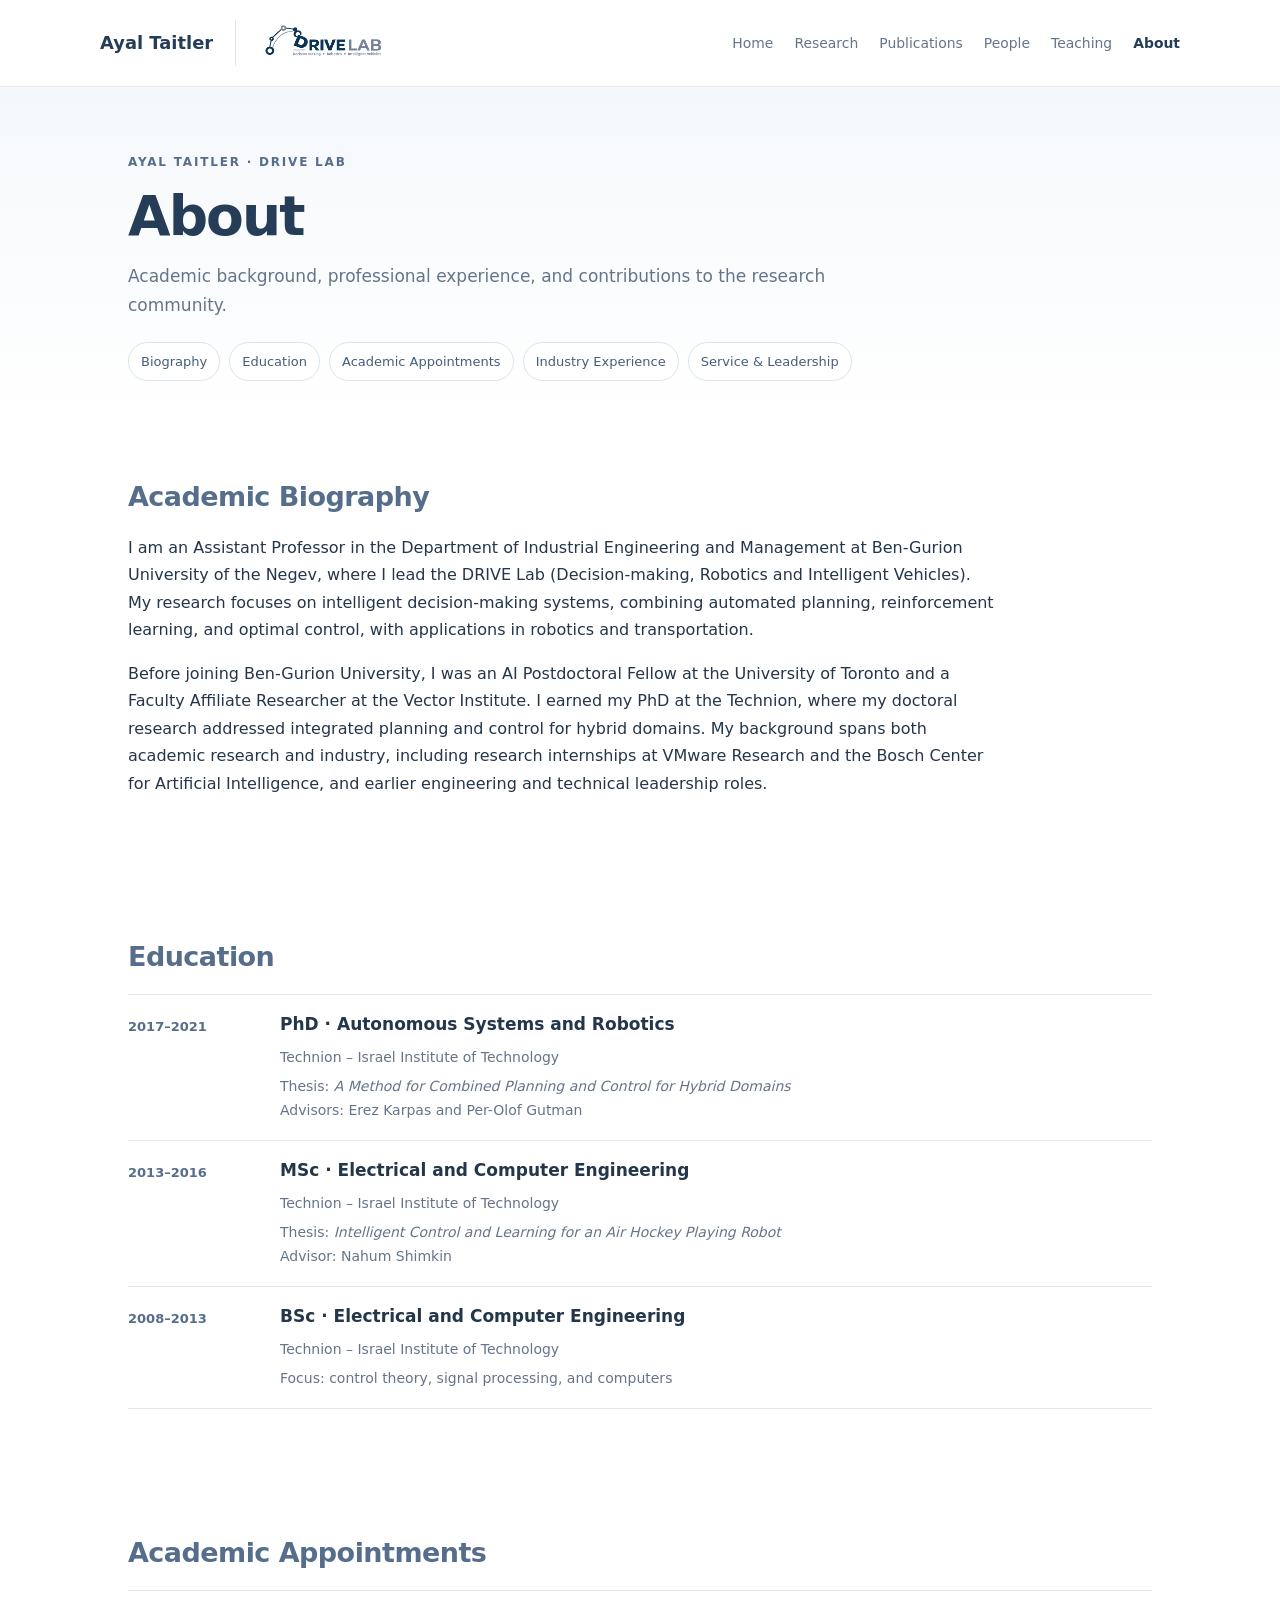
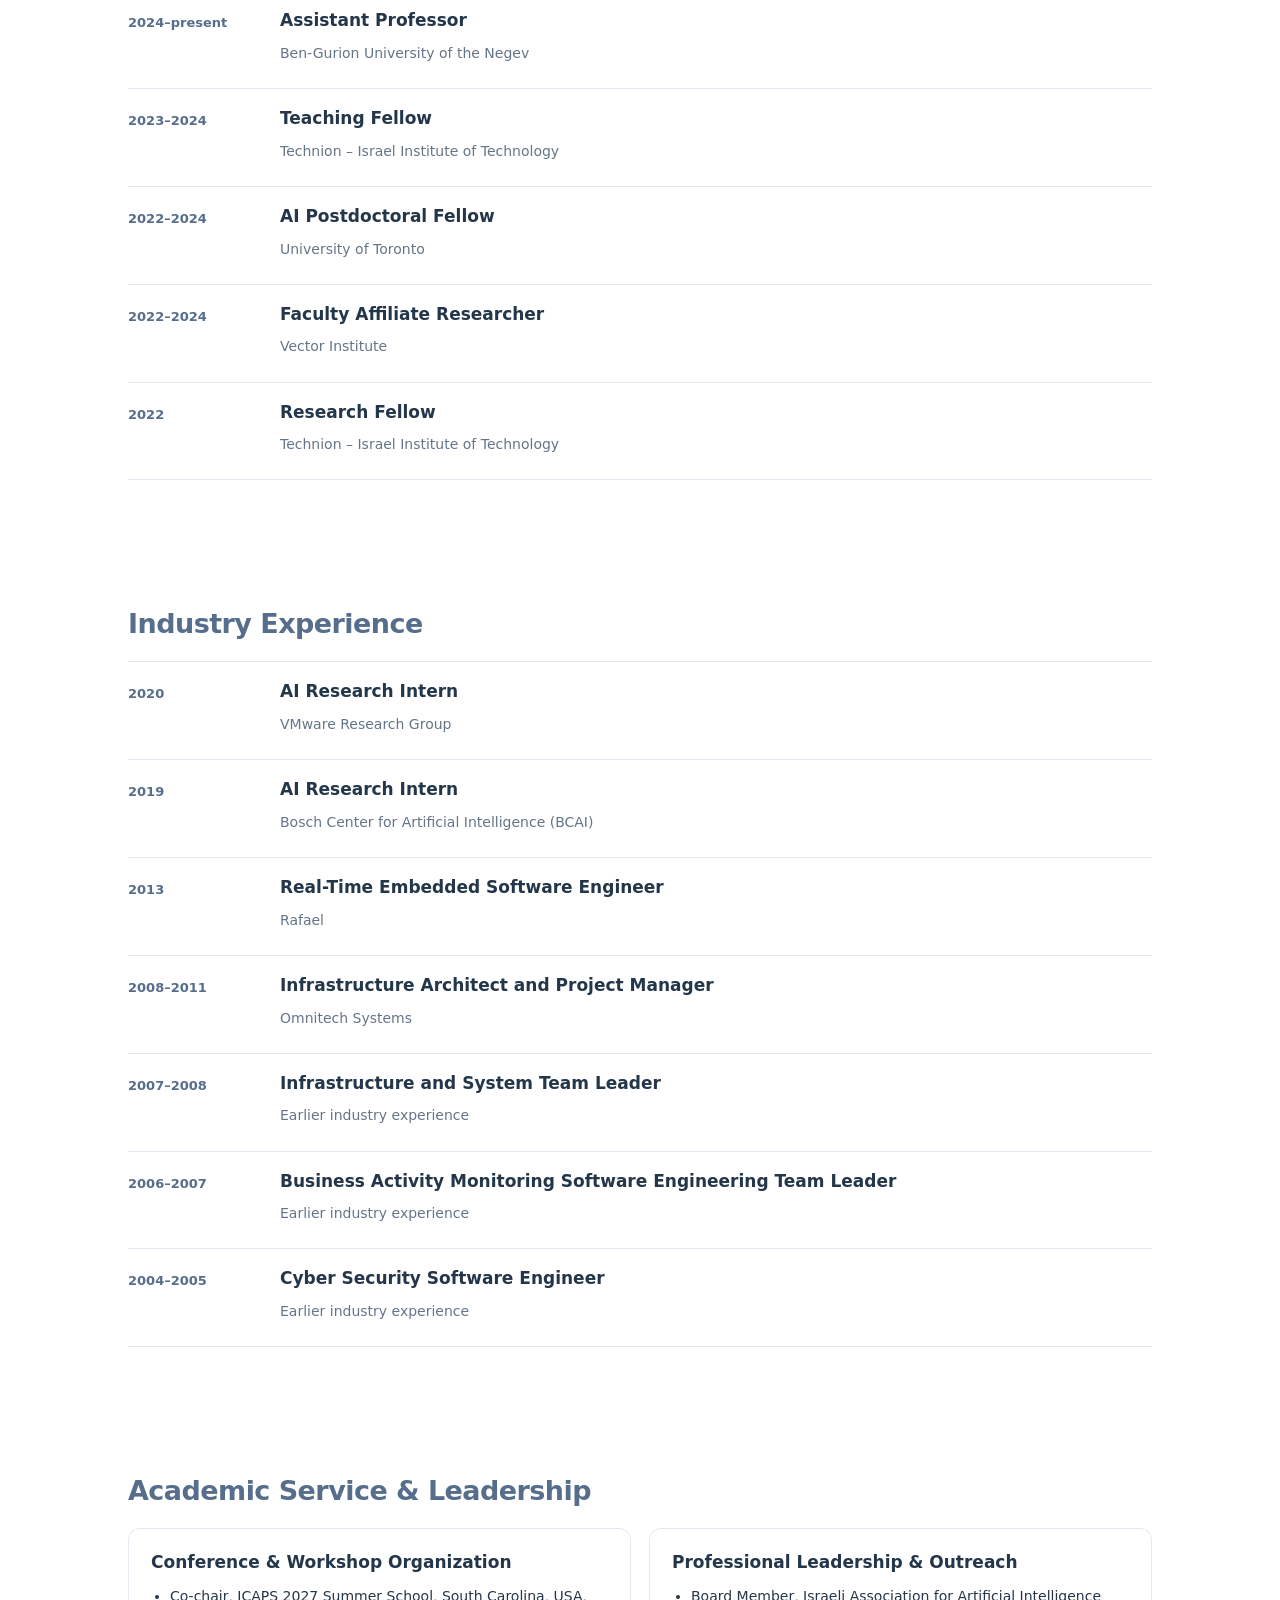
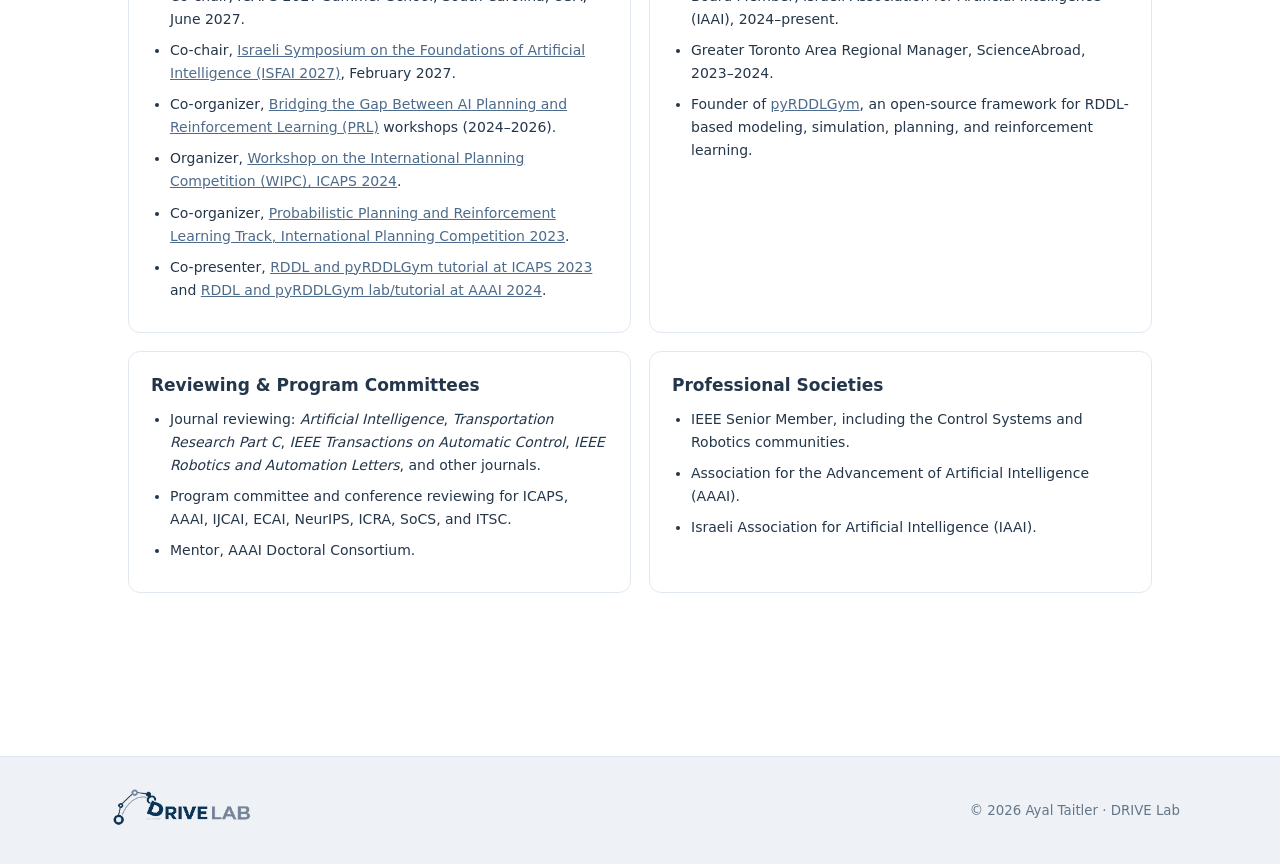
==== about/index.html @ 50cc74f2 "Add files via upload" ====
<!doctype html><html lang="en"><head><meta charset="utf-8"><meta name="viewport" content="width=device-width, initial-scale=1"><title>About | Ayal Taitler</title><link rel="icon" href="../assets/drive-icon.svg" type="image/svg+xml"><link rel="stylesheet" href="../styles.css"><style>
.about-page{--blue:#566e8c;--ink:#24364a;--muted:#657589;--line:#e1e8ef;color:var(--ink)}
.about-page .about-container{max-width:1080px;margin:0 auto;padding:0 28px}
.about-page .about-hero{background:linear-gradient(180deg,#f5f8fb,#fff);padding:65px 0 42px}
.about-page .eyebrow{font-size:12px;letter-spacing:.15em;text-transform:uppercase;color:var(--blue);font-weight:700;margin:0 0 12px}
.about-page h1{font-size:clamp(36px,5vw,55px);letter-spacing:-.035em;line-height:1.15;margin:0 0 14px}
.about-page .intro{max-width:800px;color:var(--muted);font-size:17px;line-height:1.7;margin:0}
.about-page .about-body{padding-top:8px;padding-bottom:85px}
.about-page .section{padding-top:49px;scroll-margin-top:100px}
.about-page h2{font-size:27px;color:var(--blue);margin:0 0 20px;letter-spacing:-.02em}
.about-page h3{font-size:17px;margin:0 0 8px;line-height:1.4}
.about-page p{line-height:1.72}
.about-page .bio{max-width:870px;font-size:16px}
.about-page .bio p{margin:0 0 16px}
.about-page .jump-links{display:flex;flex-wrap:wrap;gap:9px;margin-top:22px}
.about-page .jump-links a{font-size:13px;text-decoration:none;border:1px solid #dbe4ed;color:#455e7b;padding:8px 12px;border-radius:20px;background:#fff}
.about-page .jump-links a:hover{background:#eef3f8}
.about-page .timeline{border-top:1px solid var(--line)}
.about-page .entry{display:grid;grid-template-columns:128px minmax(0,1fr);gap:24px;padding:18px 0;border-bottom:1px solid var(--line)}
.about-page .when{font-size:13px;font-weight:700;color:var(--blue);padding-top:3px}
.about-page .entry .org{font-size:14px;color:var(--muted);margin:0 0 5px}
.about-page .entry .detail{font-size:14px;color:var(--muted);margin:4px 0 0}
.about-page .service-grid{display:grid;grid-template-columns:repeat(2,minmax(0,1fr));gap:18px}
.about-page .service-card{border:1px solid var(--line);border-radius:12px;padding:22px;min-width:0}
.about-page .service-card ul{padding-left:19px;margin:10px 0 0}
.about-page .service-card li{line-height:1.65;font-size:14px;margin-bottom:8px}
.about-page a{color:#4d6b8b}
.about-page .small-note{color:var(--muted);font-size:14px}
@media(max-width:740px){.about-page .service-grid{grid-template-columns:1fr}.about-page .entry{grid-template-columns:100px minmax(0,1fr);gap:12px}}
@media(max-width:560px){.about-page .about-container{padding:0 20px}.about-page .about-hero{padding:44px 0 32px}.about-page .section{padding-top:36px}.about-page .entry{grid-template-columns:1fr;gap:4px}}
</style></head><body><header class="site-header"><div class="container header-inner"><a class="wordmark" href="../">Ayal Taitler</a><a class="header-logo" href="../"><img alt="DRIVE Lab" src="../assets/drive-logo.svg"/></a><button aria-controls="navigation" aria-expanded="false" aria-label="Toggle navigation" class="menu-toggle">☰</button><nav aria-label="Main navigation" id="navigation"><a href="../">Home</a><a href="../research/">Research</a><a href="../publications/">Publications</a><a href="../people/">People</a><a href="../teaching/">Teaching</a><a class="active" aria-current="page" href="../about/">About</a></nav></div></header><main class="about-page">
<section class="about-hero"><div class="about-container"><p class="eyebrow">Ayal Taitler · DRIVE Lab</p><h1>About</h1><p class="intro">Academic background, professional experience, and contributions to the research community.</p><nav class="jump-links" aria-label="On this page"><a href="#biography">Biography</a><a href="#education">Education</a><a href="#appointments">Academic Appointments</a><a href="#industry">Industry Experience</a><a href="#service">Service &amp; Leadership</a></nav></div></section>
<div class="about-container about-body">
<section class="section" id="biography"><h2>Academic Biography</h2><div class="bio"><p>I am an Assistant Professor in the Department of Industrial Engineering and Management at Ben-Gurion University of the Negev, where I lead the DRIVE Lab (Decision-making, Robotics and Intelligent Vehicles). My research focuses on intelligent decision-making systems, combining automated planning, reinforcement learning, and optimal control, with applications in robotics and transportation.</p><p>Before joining Ben-Gurion University, I was an AI Postdoctoral Fellow at the University of Toronto and a Faculty Affiliate Researcher at the Vector Institute. I earned my PhD at the Technion, where my doctoral research addressed integrated planning and control for hybrid domains. My background spans both academic research and industry, including research internships at VMware Research and the Bosch Center for Artificial Intelligence, and earlier engineering and technical leadership roles.</p></div></section>
<section class="section" id="education"><h2>Education</h2><div class="timeline">
<article class="entry"><div class="when">2017–2021</div><div><h3>PhD · Autonomous Systems and Robotics</h3><p class="org">Technion – Israel Institute of Technology</p><p class="detail">Thesis: <em>A Method for Combined Planning and Control for Hybrid Domains</em><br>Advisors: Erez Karpas and Per-Olof Gutman</p></div></article>
<article class="entry"><div class="when">2013–2016</div><div><h3>MSc · Electrical and Computer Engineering</h3><p class="org">Technion – Israel Institute of Technology</p><p class="detail">Thesis: <em>Intelligent Control and Learning for an Air Hockey Playing Robot</em><br>Advisor: Nahum Shimkin</p></div></article>
<article class="entry"><div class="when">2008–2013</div><div><h3>BSc · Electrical and Computer Engineering</h3><p class="org">Technion – Israel Institute of Technology</p><p class="detail">Focus: control theory, signal processing, and computers</p></div></article>
</div></section>
<section class="section" id="appointments"><h2>Academic Appointments</h2><div class="timeline">
<article class="entry"><div class="when">2024–present</div><div><h3>Assistant Professor</h3><p class="org">Ben-Gurion University of the Negev</p></div></article>
<article class="entry"><div class="when">2023–2024</div><div><h3>Teaching Fellow</h3><p class="org">Technion – Israel Institute of Technology</p></div></article>
<article class="entry"><div class="when">2022–2024</div><div><h3>AI Postdoctoral Fellow</h3><p class="org">University of Toronto</p></div></article>
<article class="entry"><div class="when">2022–2024</div><div><h3>Faculty Affiliate Researcher</h3><p class="org">Vector Institute</p></div></article>
<article class="entry"><div class="when">2022</div><div><h3>Research Fellow</h3><p class="org">Technion – Israel Institute of Technology</p></div></article>
</div></section>
<section class="section" id="industry"><h2>Industry Experience</h2><div class="timeline">
<article class="entry"><div class="when">2020</div><div><h3>AI Research Intern</h3><p class="org">VMware Research Group</p></div></article>
<article class="entry"><div class="when">2019</div><div><h3>AI Research Intern</h3><p class="org">Bosch Center for Artificial Intelligence (BCAI)</p></div></article>
<article class="entry"><div class="when">2013</div><div><h3>Real-Time Embedded Software Engineer</h3><p class="org">Rafael</p></div></article>
<article class="entry"><div class="when">2008–2011</div><div><h3>Infrastructure Architect and Project Manager</h3><p class="org">Omnitech Systems</p></div></article>
<article class="entry"><div class="when">2007–2008</div><div><h3>Infrastructure and System Team Leader</h3><p class="org">Earlier industry experience</p></div></article>
<article class="entry"><div class="when">2006–2007</div><div><h3>Business Activity Monitoring Software Engineering Team Leader</h3><p class="org">Earlier industry experience</p></div></article>
<article class="entry"><div class="when">2004–2005</div><div><h3>Cyber Security Software Engineer</h3><p class="org">Earlier industry experience</p></div></article>
</div></section>
<section class="section" id="service"><h2>Academic Service &amp; Leadership</h2><div class="service-grid">
<article class="service-card"><h3>Conference &amp; Workshop Organization</h3><ul><li>Co-chair, ICAPS 2027 Summer School, South Carolina, USA, June 2027.</li><li>Co-chair, <a href="https://iaai.org.il/events/ISFAI2027/">Israeli Symposium on the Foundations of Artificial Intelligence (ISFAI 2027)</a>, February 2027.</li><li>Co-organizer, <a href="https://prl-theworkshop.github.io/">Bridging the Gap Between AI Planning and Reinforcement Learning (PRL)</a> workshops (2024–2026).</li><li>Organizer, <a href="https://icaps24.icaps-conference.org/program/workshops/wipc/">Workshop on the International Planning Competition (WIPC), ICAPS 2024</a>.</li><li>Co-organizer, <a href="https://ataitler.github.io/IPPC2023/">Probabilistic Planning and Reinforcement Learning Track, International Planning Competition 2023</a>.</li><li>Co-presenter, <a href="https://icaps23.icaps-conference.org/program/tutorials/mdp_modeling/">RDDL and pyRDDLGym tutorial at ICAPS 2023</a> and <a href="https://pyrddlgym-project.github.io/AAAI24-lab">RDDL and pyRDDLGym lab/tutorial at AAAI 2024</a>.</li></ul></article>
<article class="service-card"><h3>Professional Leadership &amp; Outreach</h3><ul><li>Board Member, Israeli Association for Artificial Intelligence (IAAI), 2024–present.</li><li>Greater Toronto Area Regional Manager, ScienceAbroad, 2023–2024.</li><li>Founder of <a href="https://github.com/pyrddlgym-project/pyRDDLGym">pyRDDLGym</a>, an open-source framework for RDDL-based modeling, simulation, planning, and reinforcement learning.</li></ul></article>
<article class="service-card"><h3>Reviewing &amp; Program Committees</h3><ul><li>Journal reviewing: <em>Artificial Intelligence</em>, <em>Transportation Research Part C</em>, <em>IEEE Transactions on Automatic Control</em>, <em>IEEE Robotics and Automation Letters</em>, and other journals.</li><li>Program committee and conference reviewing for ICAPS, AAAI, IJCAI, ECAI, NeurIPS, ICRA, SoCS, and ITSC.</li><li>Mentor, AAAI Doctoral Consortium.</li></ul></article>
<article class="service-card"><h3>Professional Societies</h3><ul><li>IEEE Senior Member, including the Control Systems and Robotics communities.</li><li>Association for the Advancement of Artificial Intelligence (AAAI).</li><li>Israeli Association for Artificial Intelligence (IAAI).</li></ul></article>
</div></section>
</div></main><footer class="footer"><div class="container footer-inner"><img alt="DRIVE Lab" class="footer-logo" src="../assets/drive-footer.svg"/><small>© <span id="year"></span> Ayal Taitler · DRIVE Lab</small></div></footer><script src="../script.js"></script></body></html>
---- styles.css ----
:root{--blue:#566e8c;--navy:#263d58;--ink:#29384a;--muted:#65758a;--line:#e1e7ee;--bg:#f7f9fc}*{box-sizing:border-box}html{scroll-behavior:smooth}body{margin:0;font-family:Inter,system-ui,-apple-system,'Segoe UI',Arial,sans-serif;color:var(--ink);background:white;line-height:1.65}a{color:var(--blue)}.container{width:min(1080px,calc(100% - 48px));margin:auto}.site-header{border-bottom:1px solid var(--line);background:white}.header-inner{display:flex;align-items:center;gap:22px;min-height:86px}.wordmark{text-decoration:none;color:var(--navy);font-weight:750;font-size:1.12rem;white-space:nowrap}.header-logo{display:flex;align-items:center;border-left:1px solid var(--line);padding-left:18px}.header-logo img{width:140px;max-height:58px;object-fit:contain}nav{display:flex;gap:21px;margin-left:auto;align-items:center}nav a{text-decoration:none;font-size:.87rem;color:var(--muted);white-space:nowrap}nav a:hover,nav a.active{color:var(--navy)}nav a.active{font-weight:700}.menu-toggle{display:none;margin-left:auto;background:white;border:1px solid var(--line);border-radius:7px;padding:6px 12px;font-size:1.2rem;color:var(--navy)}.hero{padding:100px 0 110px}.hero-grid{display:grid;grid-template-columns:1.4fr .8fr;gap:70px;align-items:center}.eyebrow{font-size:.75rem;letter-spacing:.15em;text-transform:uppercase;font-weight:750;color:var(--blue);margin:0 0 20px}h1{font-size:clamp(2.9rem,5.5vw,4.5rem);letter-spacing:-.045em;line-height:1.1;color:var(--navy);margin:0 0 22px}h2{font-size:clamp(1.75rem,3vw,2.3rem);line-height:1.25;letter-spacing:-.03em;color:var(--navy);margin:0 0 16px}.role{font-size:1.25rem;font-weight:650;margin:0;color:var(--navy)}.affiliation{color:var(--muted);margin:3px 0 25px}.intro{max-width:660px;font-size:1.07rem;line-height:1.85;margin-bottom:30px}.hero-actions{display:flex;flex-wrap:wrap;gap:12px}.button{padding:11px 19px;border-radius:6px;text-decoration:none;font-weight:650;font-size:.91rem}.button.primary{background:var(--blue);color:white}.button.secondary{border:1px solid #bac7d6;color:var(--navy)}.portrait-placeholder{aspect-ratio:4/4.7;border-radius:14px;background:linear-gradient(145deg,#e9eff5,#f8fafc);border:1px solid var(--line);display:flex;flex-direction:column;justify-content:center;align-items:center;gap:12px;color:var(--muted);text-align:center;padding:20px}.portrait-placeholder svg{width:60px;stroke:#8a9cb0}.portrait-placeholder span{font-size:.8rem}.portrait-photo{width:100%;border-radius:14px;object-fit:cover}.section{padding:78px 0}.news-section{background:var(--bg);border-top:1px solid var(--line);border-bottom:1px solid var(--line)}.section-heading{margin-bottom:30px}.news-item{display:grid;grid-template-columns:115px 1fr;gap:28px;padding:21px 0;border-top:1px solid #dfe6ee}.news-item time{font-size:.86rem;color:var(--blue);font-weight:650}.news-item h3{font-size:1.06rem;margin:0 0 5px;color:var(--navy)}.news-item p{margin:0;color:var(--muted)}.contact-grid{display:grid;grid-template-columns:1fr 1.5fr;gap:65px}.contact-links{display:flex;flex-wrap:wrap;gap:12px 25px}.contact-links a{text-decoration:none}.footer{background:#eef2f6;border-top:1px solid var(--line);padding:26px 0}.footer-inner{display:flex;align-items:center;justify-content:space-between;gap:25px}.footer-logo{width:165px;max-height:80px;object-fit:contain}.footer small{color:var(--muted)}.placeholder-note{font-size:.83rem;color:var(--muted)}.inner-page{padding:85px 0;min-height:55vh}.inner-page p{max-width:650px}@media(max-width:900px){.header-inner{flex-wrap:wrap;padding:14px 0}.menu-toggle{display:block}nav{display:none;flex-basis:100%;flex-direction:column;align-items:flex-start;gap:12px;padding:14px 0}nav.open{display:flex}.hero-grid{gap:35px}.header-logo img{width:105px}}@media(max-width:650px){.container{width:min(100% - 34px,1080px)}.hero{padding:55px 0}.hero-grid{grid-template-columns:1fr}.portrait-placeholder{max-width:300px;aspect-ratio:4/3}.contact-grid{grid-template-columns:1fr;gap:12px}.news-item{grid-template-columns:1fr;gap:5px}.section{padding:55px 0}.footer-inner{align-items:flex-start}.footer-logo{width:105px}}

/* Version 3: institutional emblem and portrait */
.affiliation{display:flex;align-items:center;gap:11px;line-height:1.4;margin-top:9px}.bgu-emblem{height:34px;width:34px;object-fit:contain;flex:none}.portrait-photo{display:block;width:100%;height:auto;aspect-ratio:316/425;object-fit:cover;object-position:center center;border-radius:14px;border:1px solid var(--line)}
@media(max-width:650px){.portrait-photo{max-width:320px}}

/* Version 4: compact contact bar above news and lab leadership */
.lab-lead{margin:-8px 0 22px;color:var(--navy);font-size:.95rem;font-weight:650;line-height:1.5}
.lab-lead a{color:var(--blue);text-decoration:none;border-bottom:1px solid #b8c5d3}
.lab-lead span{font-weight:400;color:var(--muted)}
.contact-strip{border-top:1px solid var(--line);padding:25px 0;background:white}
.contact-strip-inner{display:flex;align-items:center;gap:36px}
.contact-strip h2{font-size:1.18rem;letter-spacing:0;margin:0;white-space:nowrap}
.contact-strip .contact-links{gap:9px 23px;align-items:center}
.contact-strip .contact-links a{font-size:.9rem;font-weight:550;white-space:nowrap}
.contact-strip .contact-links a:hover{text-decoration:underline}
@media(max-width:650px){.contact-strip-inner{align-items:flex-start;flex-direction:column;gap:12px}.contact-strip{padding:22px 0}.lab-lead{margin-top:-8px}}

/* Research page */
.research-hero{background:linear-gradient(135deg,#f5f8fb,#fff);padding:74px 0 48px;border-bottom:1px solid #e3eaf0}
.research-hero h1{font-size:clamp(2.4rem,5vw,3.6rem);letter-spacing:-.035em;margin:12px 0 18px;color:#253d59}
.research-lede{font-size:1.12rem;line-height:1.85;color:#52647a;max-width:840px;margin:0}
.research-jump{display:flex;gap:10px;flex-wrap:wrap;margin-top:28px}
.research-jump a{display:inline-block;text-decoration:none;color:#435d7a;background:#eaf0f6;border:1px solid #dce5ed;padding:9px 15px;border-radius:99px;font-size:.9rem;font-weight:600}
.research-jump a:hover{background:#dbe6f0}
.research-content{padding-top:35px;padding-bottom:70px}
.research-direction{padding:42px 0 50px;border-bottom:1px solid #dfe7ef;scroll-margin-top:95px}
.direction-intro{display:grid;grid-template-columns:62px minmax(0,1fr);gap:16px;align-items:start;margin-bottom:30px}
.direction-index{color:#8093aa;font-size:1.5rem;font-weight:700;line-height:1.35}
.direction-intro h2{color:#2f4763;font-size:clamp(1.55rem,3vw,2rem);margin:0 0 9px;letter-spacing:-.02em}
.direction-intro p{color:#5c6f82;line-height:1.75;max-width:850px;margin:0}
.research-themes{margin-left:78px;display:grid;gap:18px}
.research-theme{background:#f7f9fc;border:1px solid #e2e9f0;border-radius:14px;padding:27px 30px}
.research-theme h3{color:#344d6a;font-size:1.27rem;margin:0 0 10px}
.research-theme>p{color:#536578;line-height:1.8;margin:0 0 20px;max-width:850px}
.research-links{border-top:1px solid #dce5ee;padding-top:16px}
.research-links h4{font-size:.8rem;letter-spacing:.075em;text-transform:uppercase;color:#7a8ba0;margin:0 0 10px}
.research-links ul{list-style:none;margin:0;padding:0;display:grid;gap:10px}
.research-links li{display:flex;flex-direction:column;gap:2px}
.research-links li a{color:#405d7b;text-decoration:none;font-weight:650}
.research-links li a:hover{text-decoration:underline}
.research-links li span{font-size:.88rem;color:#78889a}
.research-code{display:inline-block;margin-top:14px;font-size:.9rem;color:#405d7b;font-weight:600}
.research-note{font-size:.85rem;color:#77899c;margin-top:24px}
@media(max-width:700px){.research-hero{padding:44px 0 32px}.direction-intro{grid-template-columns:1fr;gap:4px}.direction-index{font-size:1rem}.research-themes{margin-left:0}.research-theme{padding:20px}.research-direction{padding:30px 0}}

/* Version 6: research figure placeholders and pyRDDLGym */
.research-theme-layout{display:grid;grid-template-columns:minmax(210px,0.85fr) minmax(0,1.4fr);gap:26px;align-items:start;margin:15px 0 23px}
.research-figure{margin:0;min-width:0}
.research-figure-placeholder{aspect-ratio:4/3;border:1px dashed #aabbd0;border-radius:10px;background:linear-gradient(145deg,#eaf0f6,#f7f9fc);display:flex;flex-direction:column;align-items:center;justify-content:center;text-align:center;padding:16px;color:#647d99;gap:7px}
.figure-icon{font-size:2.2rem;line-height:1;color:#8ca1b7}.research-figure-placeholder strong{font-size:.92rem;color:#435d7a}.research-figure-placeholder span:last-child{font-size:.78rem;line-height:1.45}
.research-figure figcaption{color:#7b8b9d;font-size:.76rem;line-height:1.45;margin-top:8px}
.research-theme-copy p{color:#536578;line-height:1.8;margin:0}
.research-software{margin-top:19px;padding:17px 20px;background:#edf3f8;border-left:3px solid #566e8c;border-radius:0 9px 9px 0}
.research-software h4{margin:0 0 7px;font-size:.77rem;letter-spacing:.08em;text-transform:uppercase;color:#617891}
.research-software a{color:#344d6a;font-weight:700;text-decoration:none}.research-software a:hover{text-decoration:underline}
.research-software p{font-size:.9rem;color:#536578;line-height:1.65;margin:7px 0 0}
@media(max-width:760px){.research-theme-layout{grid-template-columns:1fr;gap:15px}.research-figure{max-width:440px}}

/* Research figures: preserve full scientific diagrams without cropping */
.research-figure-image{display:block;width:100%;height:auto;max-height:340px;object-fit:contain;object-position:center;background:#fff;border:1px solid #e1e8f0;border-radius:10px;padding:8px}
@media(max-width:760px){.research-figure-image{max-height:360px}}
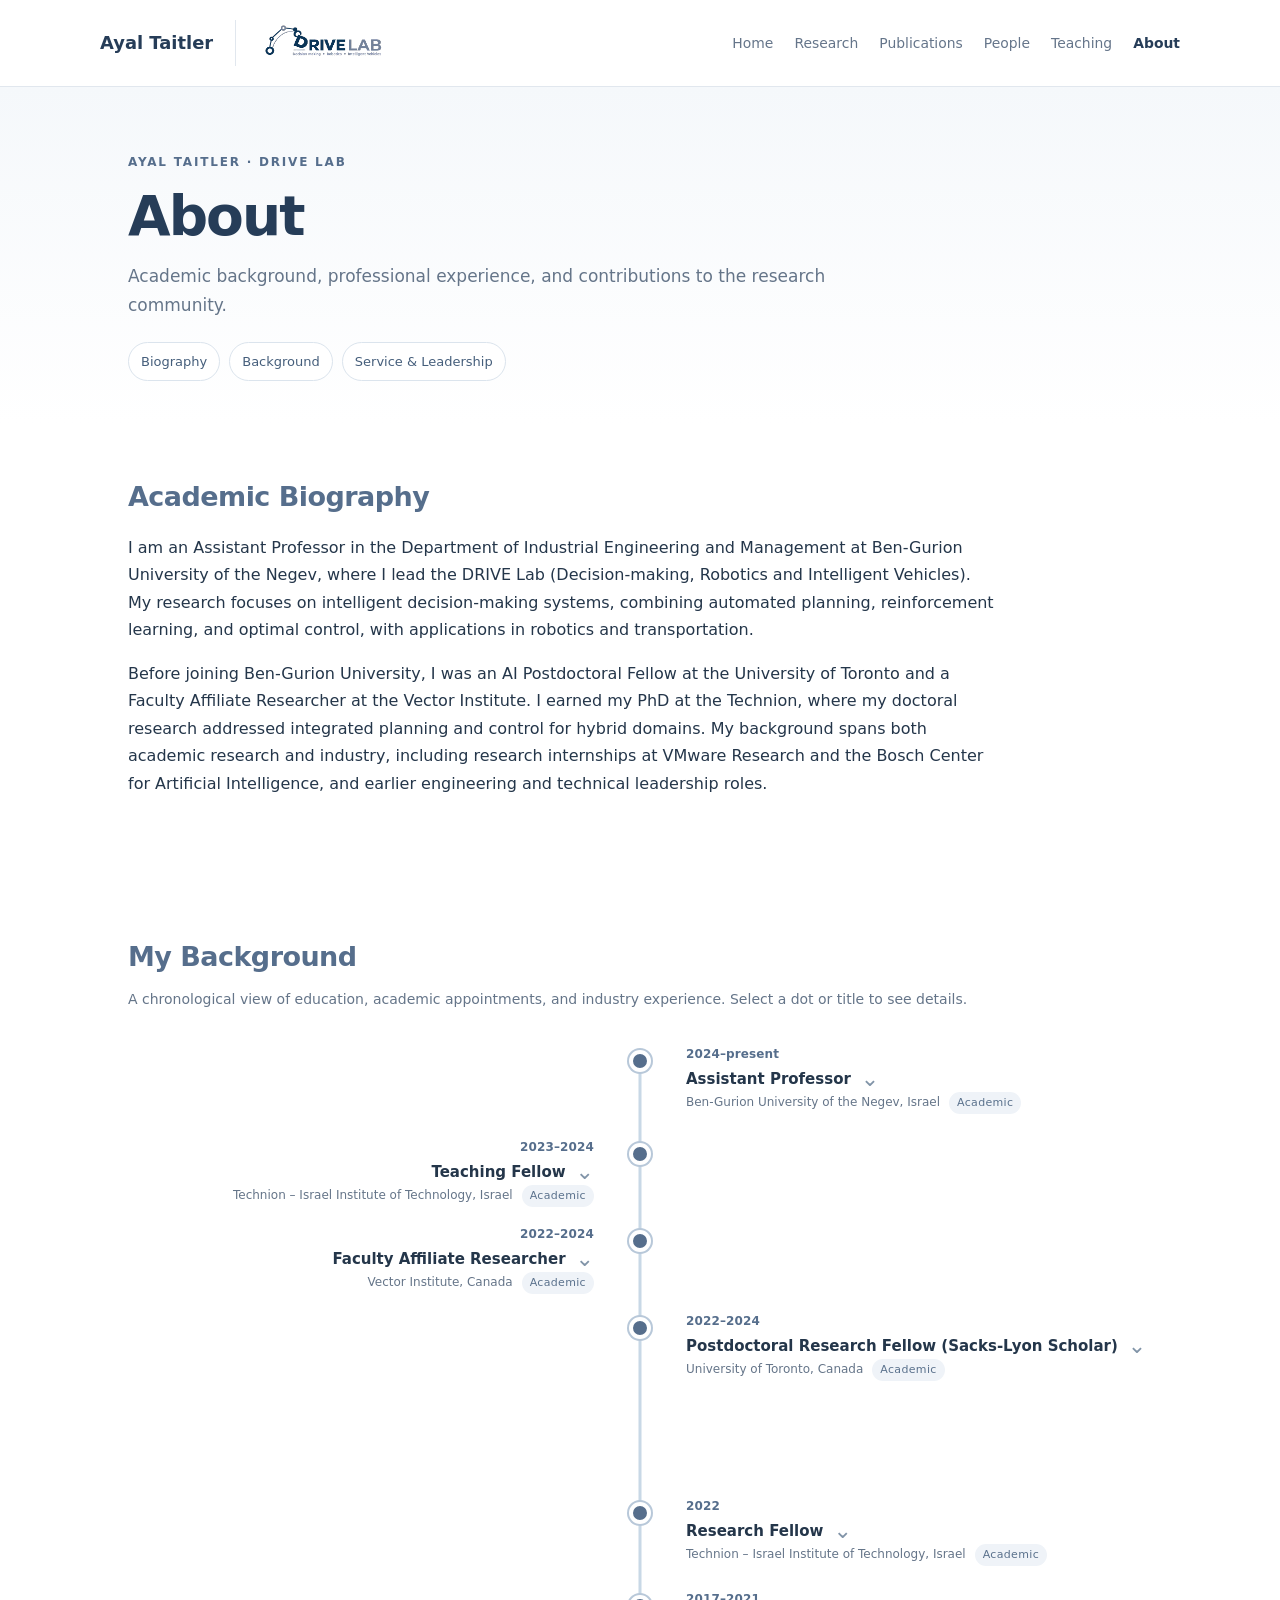
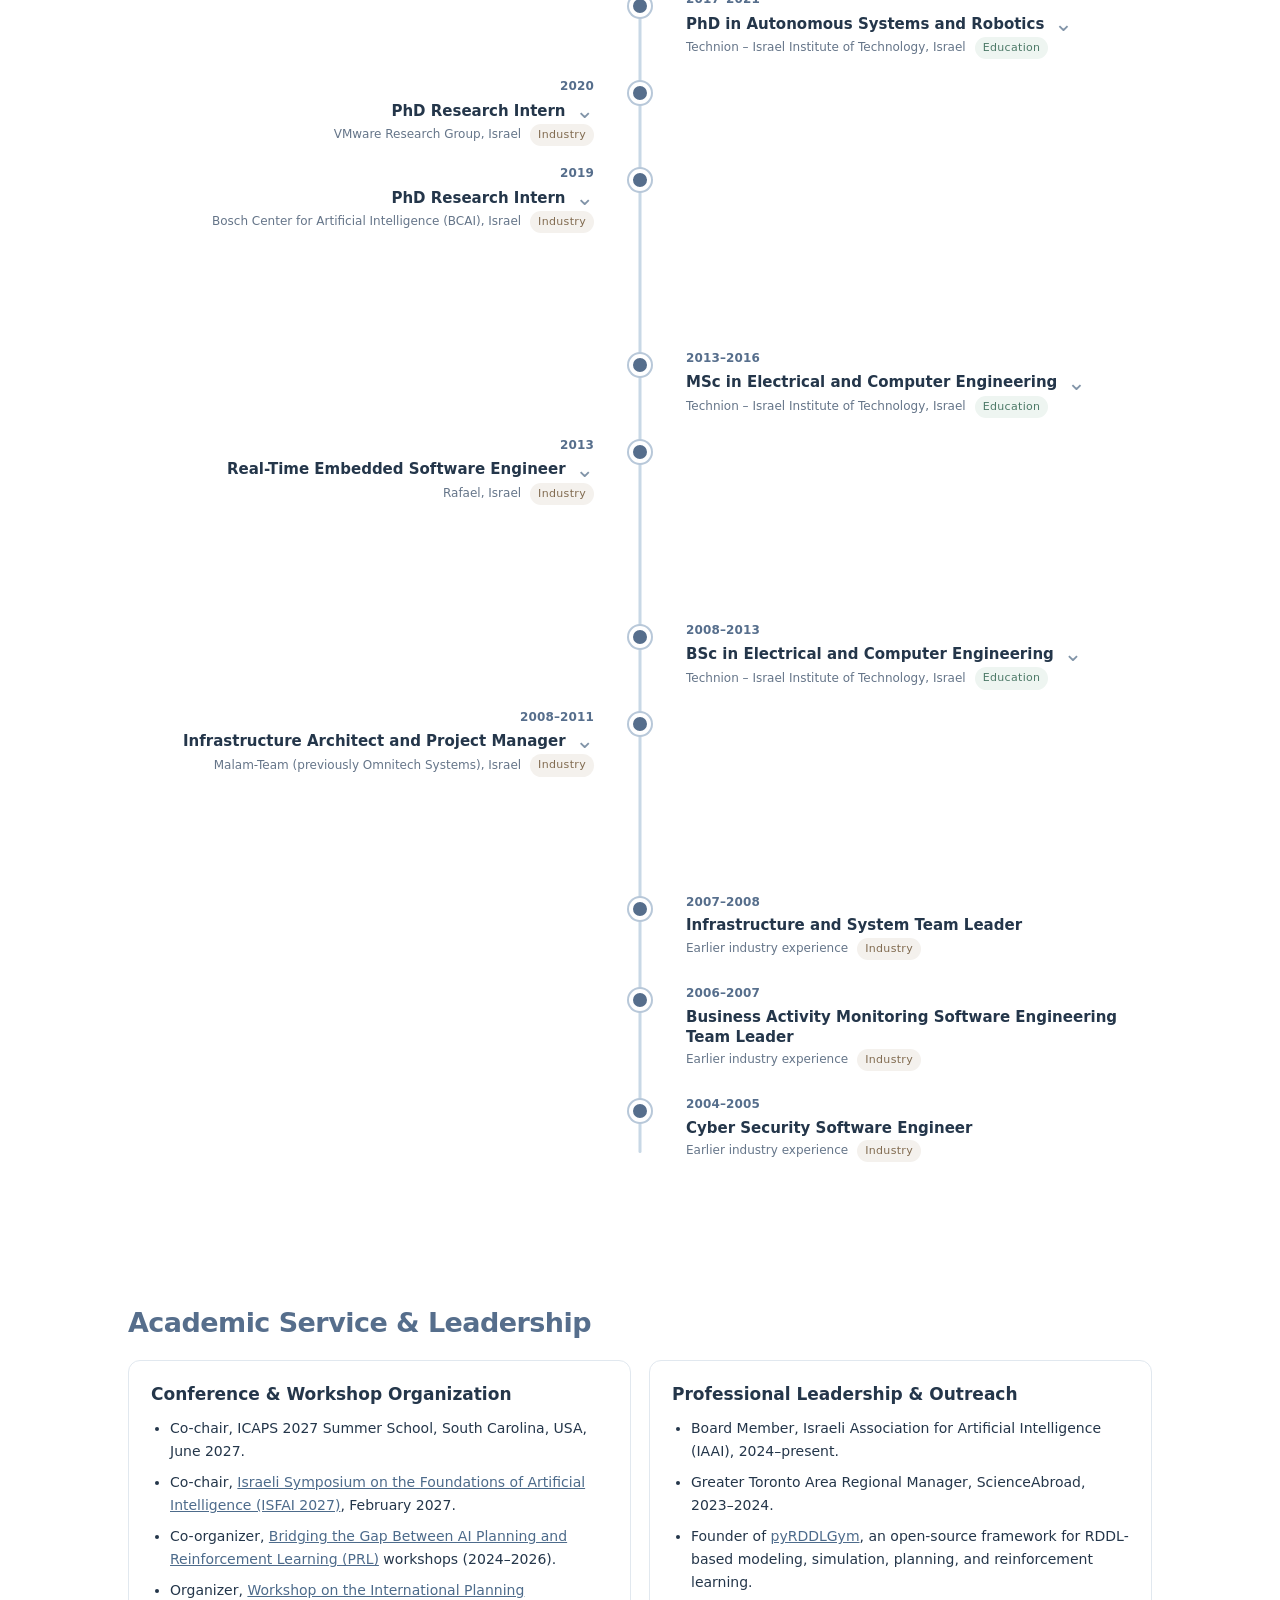
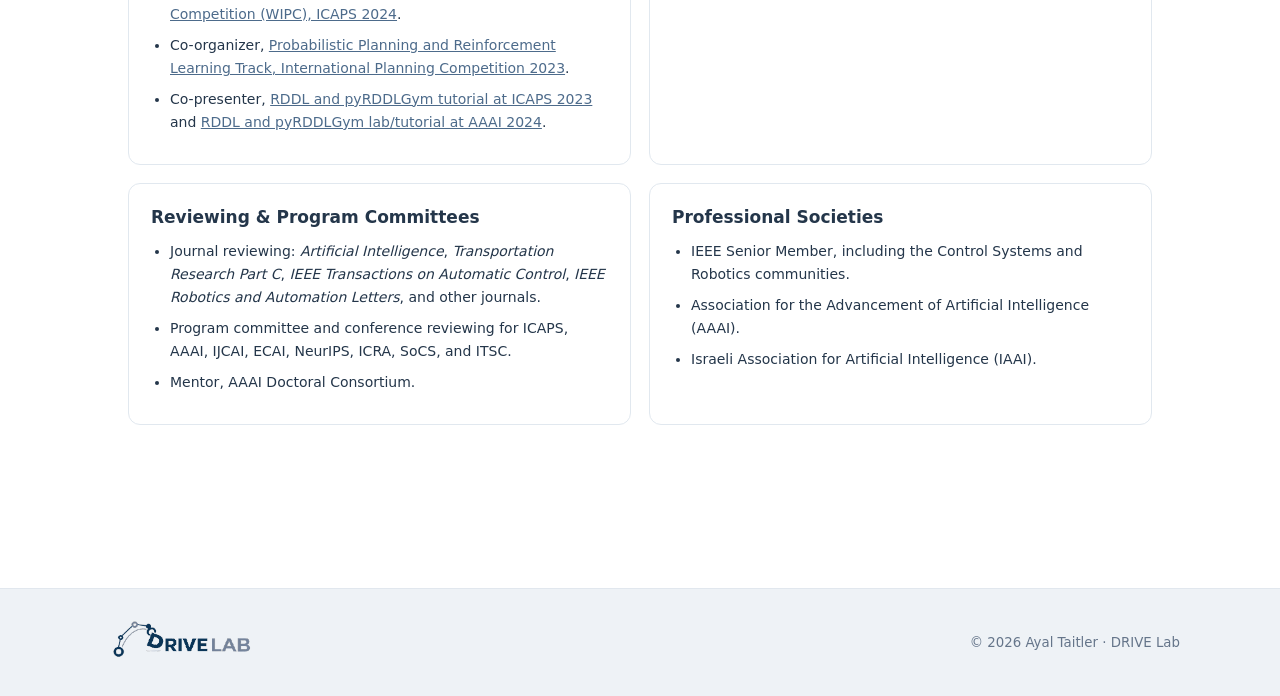
==== commit 49ac2f91: "Add files via upload" ====
--- a/about/index.html
+++ b/about/index.html
@@ -1,4 +1,6 @@
-<!doctype html><html lang="en"><head><meta charset="utf-8"><meta name="viewport" content="width=device-width, initial-scale=1"><title>About | Ayal Taitler</title><link rel="icon" href="../assets/drive-icon.svg" type="image/svg+xml"><link rel="stylesheet" href="../styles.css"><style>
+<!DOCTYPE html>
+
+<html lang="en"><head><meta charset="utf-8"/><meta content="width=device-width, initial-scale=1" name="viewport"/><title>About | Ayal Taitler</title><link href="../assets/drive-icon.svg" rel="icon" type="image/svg+xml"/><link href="../styles.css" rel="stylesheet"/><style>
 .about-page{--blue:#566e8c;--ink:#24364a;--muted:#657589;--line:#e1e8ef;color:var(--ink)}
 .about-page .about-container{max-width:1080px;margin:0 auto;padding:0 28px}
 .about-page .about-hero{background:linear-gradient(180deg,#f5f8fb,#fff);padding:65px 0 42px}
@@ -28,35 +30,160 @@
 .about-page .small-note{color:var(--muted);font-size:14px}
 @media(max-width:740px){.about-page .service-grid{grid-template-columns:1fr}.about-page .entry{grid-template-columns:100px minmax(0,1fr);gap:12px}}
 @media(max-width:560px){.about-page .about-container{padding:0 20px}.about-page .about-hero{padding:44px 0 32px}.about-page .section{padding-top:36px}.about-page .entry{grid-template-columns:1fr;gap:4px}}
-</style></head><body><header class="site-header"><div class="container header-inner"><a class="wordmark" href="../">Ayal Taitler</a><a class="header-logo" href="../"><img alt="DRIVE Lab" src="../assets/drive-logo.svg"/></a><button aria-controls="navigation" aria-expanded="false" aria-label="Toggle navigation" class="menu-toggle">☰</button><nav aria-label="Main navigation" id="navigation"><a href="../">Home</a><a href="../research/">Research</a><a href="../publications/">Publications</a><a href="../people/">People</a><a href="../teaching/">Teaching</a><a class="active" aria-current="page" href="../about/">About</a></nav></div></header><main class="about-page">
-<section class="about-hero"><div class="about-container"><p class="eyebrow">Ayal Taitler · DRIVE Lab</p><h1>About</h1><p class="intro">Academic background, professional experience, and contributions to the research community.</p><nav class="jump-links" aria-label="On this page"><a href="#biography">Biography</a><a href="#education">Education</a><a href="#appointments">Academic Appointments</a><a href="#industry">Industry Experience</a><a href="#service">Service &amp; Leadership</a></nav></div></section>
+
+/* Interactive chronological background timeline */
+.about-page .background-note{margin:-7px 0 27px}
+.about-page .interactive-timeline{position:relative;max-width:950px}
+.about-page .milestone{display:grid;grid-template-columns:120px 46px minmax(0,1fr);gap:15px;position:relative;min-height:91px}
+.about-page .milestone-date{font-size:13px;font-weight:700;color:var(--blue);padding-top:11px;text-align:right;white-space:nowrap}
+.about-page .milestone-axis{position:relative;display:flex;justify-content:center;padding-top:9px}
+.about-page .milestone-axis:before{content:'';position:absolute;top:0;bottom:0;width:2px;background:#d8e3ec;left:calc(50% - 1px)}
+.about-page .milestone:first-child .milestone-axis:before{top:21px}
+.about-page .milestone:last-child .milestone-axis:before{bottom:calc(100% - 21px)}
+.about-page .milestone-dot{position:relative;z-index:1;width:24px;height:24px;border:5px solid #fff;border-radius:50%;background:var(--blue);box-shadow:0 0 0 2px #b8c8d9;cursor:pointer;transition:transform .15s,background .15s}
+.about-page .milestone-dot:hover,.about-page .milestone-dot[aria-expanded=true]{background:#2e4f70;transform:scale(1.18)}
+.about-page .milestone-content{padding:0 0 26px;min-width:0}
+.about-page .milestone-heading{display:flex;align-items:center;gap:10px;text-align:left;width:100%;padding:6px 0 2px;background:none;border:0;color:var(--ink);font:inherit;cursor:pointer}
+.about-page .milestone-title{font-size:17px;font-weight:700;line-height:1.45}
+.about-page .milestone-heading:hover .milestone-title{color:var(--blue)}
+.about-page .milestone-chevron{font-size:22px;line-height:1;color:#8194a8;transition:transform .2s}
+.about-page .milestone-heading[aria-expanded=true] .milestone-chevron{transform:rotate(180deg)}
+.about-page .milestone-subline{display:flex;gap:9px;align-items:center;flex-wrap:wrap;font-size:14px;color:var(--muted)}
+.about-page .milestone-type{font-size:11px;letter-spacing:.03em;color:#5a718c;background:#eff3f8;padding:2px 8px;border-radius:12px}
+.about-page .milestone[data-type=industry] .milestone-type{background:#f4f1ed;color:#816b50}
+.about-page .milestone[data-type=education] .milestone-type{background:#eef5f1;color:#4c7967}
+.about-page .milestone-detail{margin-top:12px;padding:13px 17px;background:#f6f8fb;border-left:3px solid var(--blue);border-radius:0 8px 8px 0;font-size:14px;color:#52667d}
+.about-page .milestone-detail[hidden]{display:none}
+.about-page .milestone-detail p{margin:0;line-height:1.7}
+.about-page .milestone-dot:focus-visible,.about-page .milestone-heading:focus-visible{outline:3px solid #7396b7;outline-offset:4px}
+@media(max-width:560px){.about-page .milestone{grid-template-columns:78px 30px minmax(0,1fr);gap:8px}.about-page .milestone-date{font-size:11px;white-space:normal}.about-page .milestone-title{font-size:15px}.about-page .milestone-subline{font-size:12px}.about-page .milestone-dot{width:21px;height:21px}.about-page .milestone-content{padding-bottom:20px}}
+
+/* Two-sided overlapping career timeline */
+.about-page .dual-timeline{position:relative;max-width:1100px;margin:12px auto 0}
+.about-page .dual-timeline:before{content:"";position:absolute;top:18px;bottom:18px;left:50%;width:3px;transform:translateX(-50%);background:#c8d8e6;border-radius:3px}
+.about-page .timeline-cluster{display:grid;grid-template-columns:minmax(0,1fr) 48px minmax(0,1fr);gap:0;position:relative;min-height:110px}
+.about-page .timeline-side{display:flex;flex-direction:column;gap:12px;padding-bottom:27px;min-width:0}
+.about-page .timeline-left{padding-right:22px;align-items:stretch}
+.about-page .timeline-right{padding-left:22px;align-items:stretch}
+.about-page .milestone{display:block;position:relative;min-height:0;padding:10px 14px 12px;background:#fff;border:1px solid #dce5ee;border-radius:9px;box-shadow:0 2px 8px rgba(46,79,112,.04)}
+.about-page .milestone:before{content:"";position:absolute;top:24px;width:22px;height:2px;background:#c8d8e6}
+.about-page .milestone-right:before{right:100%}
+.about-page .milestone-left:before{left:100%}
+.about-page .milestone-axis{position:absolute;top:12px;width:24px;height:24px;padding:0;display:block}
+.about-page .milestone-axis:before{display:none}
+.about-page .milestone-right .milestone-axis{right:calc(100% + 11px)}
+.about-page .milestone-left .milestone-axis{left:calc(100% + 11px)}
+.about-page .milestone-dot{width:22px;height:22px;border:4px solid white}
+.about-page .milestone-date{padding:0;text-align:left;font-size:12px;letter-spacing:.01em}
+.about-page .milestone-content{padding:0}
+.about-page .milestone-heading{padding:3px 0 2px}
+.about-page .milestone-title{font-size:15px;line-height:1.35}
+.about-page .milestone-subline{font-size:12px}
+.about-page .milestone-detail{padding:10px 12px;margin-top:10px;font-size:13px}
+.about-page .timeline-left .milestone-date{text-align:right}
+.about-page .timeline-left .milestone-heading{justify-content:flex-end;text-align:right}
+.about-page .timeline-left .milestone-subline{justify-content:flex-end;text-align:right}
+.about-page .timeline-left .milestone-detail{text-align:left}
+.about-page .timeline-cluster:has(.milestone-left):has(.milestone-right) .timeline-left{justify-content:center}
+@media(max-width:700px){
+ .about-page .dual-timeline:before{left:15px}
+ .about-page .timeline-cluster{display:flex;flex-direction:column;gap:10px;padding-left:46px;margin-bottom:18px}
+ .about-page .timeline-spine{display:none}
+ .about-page .timeline-side{padding:0;gap:10px}
+ .about-page .timeline-left{order:2}
+ .about-page .timeline-right{order:1}
+ .about-page .milestone-left .milestone-axis,.about-page .milestone-right .milestone-axis{left:-42px;right:auto}
+ .about-page .milestone-left:before,.about-page .milestone-right:before{right:100%;left:auto;width:28px}
+ .about-page .timeline-left .milestone-date,.about-page .timeline-left .milestone-heading,.about-page .timeline-left .milestone-subline{text-align:left;justify-content:flex-start}
+ .about-page .milestone{padding:10px 12px}
+}
+
+/* Single-axis timeline: every milestone dot sits on the same central spine. */
+.about-page .dual-timeline{max-width:1100px;margin:16px auto 0}
+.about-page .dual-timeline:before{left:50%;top:18px;bottom:18px;z-index:0}
+.about-page .axis-row{display:grid;grid-template-columns:minmax(0,1fr) 48px minmax(0,1fr);align-items:start;position:relative;min-height:0;margin:0 0 9px}
+.about-page .axis-spine{grid-column:2;grid-row:1;position:relative;height:44px;z-index:2;display:flex;justify-content:center;align-items:flex-start;padding-top:12px}
+.about-page .axis-spine .milestone-axis{position:static;width:22px;height:22px;display:block}
+.about-page .axis-spine .milestone-dot{display:block;width:22px;height:22px;border:4px solid #fff;cursor:pointer}
+.about-page .axis-row .milestone{position:relative;margin:0;min-height:0;padding:9px 13px 10px}
+.about-page .axis-row .milestone-left{grid-column:1;grid-row:1;margin-right:20px}
+.about-page .axis-row .milestone-right{grid-column:3;grid-row:1;margin-left:20px}
+.about-page .axis-row .axis-empty{min-height:1px}
+.about-page .axis-row .milestone:before{top:23px;width:20px}
+.about-page .axis-row .milestone-left:before{left:100%;right:auto}
+.about-page .axis-row .milestone-right:before{right:100%;left:auto}
+.about-page .axis-row .milestone-left .milestone-date{text-align:right}
+.about-page .axis-row .milestone-left .milestone-heading,.about-page .axis-row .milestone-left .milestone-subline{justify-content:flex-end;text-align:right}
+.about-page .axis-row .milestone-detail{text-align:left}
+@media(max-width:700px){
+ .about-page .dual-timeline:before{left:15px}
+ .about-page .axis-row{grid-template-columns:32px minmax(0,1fr);margin-bottom:12px}
+ .about-page .axis-spine{grid-column:1;grid-row:1;padding-top:12px;justify-content:flex-start;padding-left:4px}
+ .about-page .axis-row .milestone-left,.about-page .axis-row .milestone-right{grid-column:2;grid-row:1;margin:0 0 0 12px}
+ .about-page .axis-row .milestone:before{right:100%;left:auto;width:12px}
+ .about-page .axis-row .milestone-left .milestone-date{text-align:left}
+ .about-page .axis-row .milestone-left .milestone-heading,.about-page .axis-row .milestone-left .milestone-subline{justify-content:flex-start;text-align:left}
+ .about-page .axis-row .axis-empty{display:none}
+}
+
+/* Rhythm controls: edit these values to change spacing between milestones. */
+.about-page .axis-row{margin-bottom:8px}
+.about-page .axis-row.axis-close-next{margin-bottom:2px}
+.about-page .axis-row.axis-group-end{margin-bottom:100px}
+@media(max-width:700px){
+ .about-page .axis-row{margin-bottom:18px}
+ .about-page .axis-row.axis-close-next{margin-bottom:4px}
+ .about-page .axis-row.axis-group-end{margin-bottom:25px}
+}
+</style><style>
+/* Borderless milestone presentation, retaining the central spine and spacing. */
+.about-page .axis-row .milestone {
+  background:transparent;
+  border:0;
+  border-radius:0;
+  box-shadow:none;
+  padding:7px 2px 9px;
+}
+.about-page .axis-row .milestone:before { display:none; }
+.about-page .axis-row .milestone-detail {
+  background:transparent;
+  border-left:2px solid #c8d8e6;
+  border-radius:0;
+  padding:4px 0 4px 13px;
+}
+.about-page .milestone-dot-static,
+.about-page .milestone-dot-static:hover {
+  cursor:default;
+  transform:none;
+  background:var(--blue);
+}
+.about-page .milestone-heading-static { cursor:default; }
+.about-page .milestone-heading-static:hover .milestone-title { color:var(--ink); }
+</style></head><body><header class="site-header"><div class="container header-inner"><a class="wordmark" href="../">Ayal Taitler</a><a class="header-logo" href="../"><img alt="DRIVE Lab" src="../assets/drive-logo.svg"/></a><button aria-controls="navigation" aria-expanded="false" aria-label="Toggle navigation" class="menu-toggle">☰</button><nav aria-label="Main navigation" id="navigation"><a href="../">Home</a><a href="../research/">Research</a><a href="../publications/">Publications</a><a href="../people/">People</a><a href="../teaching/">Teaching</a><a aria-current="page" class="active" href="../about/">About</a></nav></div></header><main class="about-page">
+<section class="about-hero"><div class="about-container"><p class="eyebrow">Ayal Taitler · DRIVE Lab</p><h1>About</h1><p class="intro">Academic background, professional experience, and contributions to the research community.</p><nav aria-label="On this page" class="jump-links"><a href="#biography">Biography</a><a href="#background">Background</a><a href="#service">Service &amp; Leadership</a></nav></div></section>
 <div class="about-container about-body">
 <section class="section" id="biography"><h2>Academic Biography</h2><div class="bio"><p>I am an Assistant Professor in the Department of Industrial Engineering and Management at Ben-Gurion University of the Negev, where I lead the DRIVE Lab (Decision-making, Robotics and Intelligent Vehicles). My research focuses on intelligent decision-making systems, combining automated planning, reinforcement learning, and optimal control, with applications in robotics and transportation.</p><p>Before joining Ben-Gurion University, I was an AI Postdoctoral Fellow at the University of Toronto and a Faculty Affiliate Researcher at the Vector Institute. I earned my PhD at the Technion, where my doctoral research addressed integrated planning and control for hybrid domains. My background spans both academic research and industry, including research internships at VMware Research and the Bosch Center for Artificial Intelligence, and earlier engineering and technical leadership roles.</p></div></section>
-<section class="section" id="education"><h2>Education</h2><div class="timeline">
-<article class="entry"><div class="when">2017–2021</div><div><h3>PhD · Autonomous Systems and Robotics</h3><p class="org">Technion – Israel Institute of Technology</p><p class="detail">Thesis: <em>A Method for Combined Planning and Control for Hybrid Domains</em><br>Advisors: Erez Karpas and Per-Olof Gutman</p></div></article>
-<article class="entry"><div class="when">2013–2016</div><div><h3>MSc · Electrical and Computer Engineering</h3><p class="org">Technion – Israel Institute of Technology</p><p class="detail">Thesis: <em>Intelligent Control and Learning for an Air Hockey Playing Robot</em><br>Advisor: Nahum Shimkin</p></div></article>
-<article class="entry"><div class="when">2008–2013</div><div><h3>BSc · Electrical and Computer Engineering</h3><p class="org">Technion – Israel Institute of Technology</p><p class="detail">Focus: control theory, signal processing, and computers</p></div></article>
-</div></section>
-<section class="section" id="appointments"><h2>Academic Appointments</h2><div class="timeline">
-<article class="entry"><div class="when">2024–present</div><div><h3>Assistant Professor</h3><p class="org">Ben-Gurion University of the Negev</p></div></article>
-<article class="entry"><div class="when">2023–2024</div><div><h3>Teaching Fellow</h3><p class="org">Technion – Israel Institute of Technology</p></div></article>
-<article class="entry"><div class="when">2022–2024</div><div><h3>AI Postdoctoral Fellow</h3><p class="org">University of Toronto</p></div></article>
-<article class="entry"><div class="when">2022–2024</div><div><h3>Faculty Affiliate Researcher</h3><p class="org">Vector Institute</p></div></article>
-<article class="entry"><div class="when">2022</div><div><h3>Research Fellow</h3><p class="org">Technion – Israel Institute of Technology</p></div></article>
-</div></section>
-<section class="section" id="industry"><h2>Industry Experience</h2><div class="timeline">
-<article class="entry"><div class="when">2020</div><div><h3>AI Research Intern</h3><p class="org">VMware Research Group</p></div></article>
-<article class="entry"><div class="when">2019</div><div><h3>AI Research Intern</h3><p class="org">Bosch Center for Artificial Intelligence (BCAI)</p></div></article>
-<article class="entry"><div class="when">2013</div><div><h3>Real-Time Embedded Software Engineer</h3><p class="org">Rafael</p></div></article>
-<article class="entry"><div class="when">2008–2011</div><div><h3>Infrastructure Architect and Project Manager</h3><p class="org">Omnitech Systems</p></div></article>
-<article class="entry"><div class="when">2007–2008</div><div><h3>Infrastructure and System Team Leader</h3><p class="org">Earlier industry experience</p></div></article>
-<article class="entry"><div class="when">2006–2007</div><div><h3>Business Activity Monitoring Software Engineering Team Leader</h3><p class="org">Earlier industry experience</p></div></article>
-<article class="entry"><div class="when">2004–2005</div><div><h3>Cyber Security Software Engineer</h3><p class="org">Earlier industry experience</p></div></article>
-</div></section>
+<section class="section" id="background"><h2>My Background</h2><p class="small-note background-note">A chronological view of education, academic appointments, and industry experience. Select a dot or title to see details.</p><div class="dual-timeline"><div class="axis-row axis-right"><div class="axis-empty"></div><div class="axis-spine"><div class="milestone-axis"><button aria-controls="milestone-detail-0" aria-expanded="false" aria-label="Show details: Assistant Professor, 2024–present" class="milestone-dot" type="button"></button></div></div><article class="milestone milestone-right" data-type="academic"><div class="milestone-date">2024–present</div><div class="milestone-content"><button aria-controls="milestone-detail-0" aria-expanded="false" class="milestone-heading" type="button"><span class="milestone-title">Assistant Professor</span><span aria-hidden="true" class="milestone-chevron">⌄</span></button><div class="milestone-subline"><span>Ben-Gurion University of the Negev, Israel</span><span class="milestone-type">Academic</span></div><div class="milestone-detail" hidden="" id="milestone-detail-0"><p style="margin-bottom: 15px;">Head of the Decision-making, Robotics, and Intelligent Vehicles Lab (DRIVE)</p><p>Department of Industrial Engineering and Management</p></div></div></article></div><div class="axis-row axis-left axis-close-next"><article class="milestone milestone-left" data-type="academic"><div class="milestone-date">2023–2024</div><div class="milestone-content"><button aria-controls="milestone-detail-1" aria-expanded="false" class="milestone-heading" type="button"><span class="milestone-title">Teaching Fellow</span><span aria-hidden="true" class="milestone-chevron">⌄</span></button><div class="milestone-subline"><span>Technion – Israel Institute of Technology, Israel</span><span class="milestone-type">Academic</span></div><div class="milestone-detail" hidden="" id="milestone-detail-1"><p>Faculty of Electrical and Computer Engineering</p></div></div></article><div class="axis-spine"><div class="milestone-axis"><button aria-controls="milestone-detail-1" aria-expanded="false" aria-label="Show details: Teaching Fellow, 2023–2024" class="milestone-dot" type="button"></button></div></div><div class="axis-empty"></div></div><div class="axis-row axis-left axis-close-next"><article class="milestone milestone-left" data-type="academic"><div class="milestone-date">2022–2024</div><div class="milestone-content"><button aria-controls="milestone-detail-3" aria-expanded="false" class="milestone-heading" type="button"><span class="milestone-title">Faculty Affiliate Researcher</span><span aria-hidden="true" class="milestone-chevron">⌄</span></button><div class="milestone-subline"><span>Vector Institute, Canada</span><span class="milestone-type">Academic</span></div><div class="milestone-detail" hidden="" id="milestone-detail-3"><p>Faculty Affiliate Researcher · Vector Institute</p></div></div></article><div class="axis-spine"><div class="milestone-axis"><button aria-controls="milestone-detail-3" aria-expanded="false" aria-label="Show details: Faculty Affiliate Researcher, 2022–2024" class="milestone-dot" type="button"></button></div></div><div class="axis-empty"></div></div><div class="axis-row axis-right axis-group-end"><div class="axis-empty"></div><div class="axis-spine"><div class="milestone-axis"><button aria-controls="milestone-detail-2" aria-expanded="false" aria-label="Show details: Postdoctoral Research Fellow (Sacks-Lyon Scholar), 2022–2024" class="milestone-dot" type="button"></button></div></div><article class="milestone milestone-right" data-type="academic"><div class="milestone-date">2022–2024</div><div class="milestone-content"><button aria-controls="milestone-detail-2" aria-expanded="false" class="milestone-heading" type="button"><span class="milestone-title">Postdoctoral Research Fellow (Sacks-Lyon Scholar)</span><span aria-hidden="true" class="milestone-chevron">⌄</span></button><div class="milestone-subline"><span>University of Toronto, Canada</span><span class="milestone-type">Academic</span></div><div class="milestone-detail" hidden="" id="milestone-detail-2"><p style="margin-bottom: 24px;">pyRDDLGym and planning by backpropagation schemes</p><p style="margin-bottom: 24px;">Multi-agent intelligent traffic control (eMARLIN family)</p><p style="margin-bottom: 24px;">Organizer of the 2023 International Planning Competition, stochastic planning and reinforcement learning track</p><p>Department of Mechanical and Industrial Engineering</p></div></div></article></div><div class="axis-row axis-right"><div class="axis-empty"></div><div class="axis-spine"><div class="milestone-axis"><button aria-controls="milestone-detail-4" aria-expanded="false" aria-label="Show details: Research Fellow, 2022" class="milestone-dot" type="button"></button></div></div><article class="milestone milestone-right" data-type="academic"><div class="milestone-date">2022</div><div class="milestone-content"><button aria-controls="milestone-detail-4" aria-expanded="false" class="milestone-heading" type="button"><span class="milestone-title">Research Fellow</span><span aria-hidden="true" class="milestone-chevron">⌄</span></button><div class="milestone-subline"><span>Technion – Israel Institute of Technology, Israel</span><span class="milestone-type">Academic</span></div><div class="milestone-detail" hidden="" id="milestone-detail-4"><p>Faculty of Data and Decision Sciences</p></div></div></article></div><div class="axis-row axis-right axis-close-next"><div class="axis-empty"></div><div class="axis-spine"><div class="milestone-axis"><button aria-controls="milestone-detail-7" aria-expanded="false" aria-label="Show details: PhD in Autonomous Systems and Robotics, 2017–2021" class="milestone-dot" type="button"></button></div></div><article class="milestone milestone-right" data-type="education"><div class="milestone-date">2017–2021</div><div class="milestone-content"><button aria-controls="milestone-detail-7" aria-expanded="false" class="milestone-heading" type="button"><span class="milestone-title">PhD in Autonomous Systems and Robotics</span><span aria-hidden="true" class="milestone-chevron">⌄</span></button><div class="milestone-subline"><span>Technion – Israel Institute of Technology, Israel</span><span class="milestone-type">Education</span></div><div class="milestone-detail" hidden="" id="milestone-detail-7"><p class="detail">Thesis: <em>A Method for Combined Planning and Control for Hybrid Domains</em><br/><br/>Advisors: Erez Karpas and Per-Olof Gutman</p></div></div></article></div><div class="axis-row axis-left axis-close-next"><article class="milestone milestone-left" data-type="industry"><div class="milestone-date">2020</div><div class="milestone-content"><button aria-controls="milestone-detail-5" aria-expanded="false" class="milestone-heading" type="button"><span class="milestone-title">PhD Research Intern</span><span aria-hidden="true" class="milestone-chevron">⌄</span></button><div class="milestone-subline"><span>VMware Research Group, Israel</span><span class="milestone-type">Industry</span></div><div class="milestone-detail" hidden="" id="milestone-detail-5"><p>Reinforcement learning project for fast rule resolution in packet routing</p></div></div></article><div class="axis-spine"><div class="milestone-axis"><button aria-controls="milestone-detail-5" aria-expanded="false" aria-label="Show details: PhD Research Intern, 2020" class="milestone-dot" type="button"></button></div></div><div class="axis-empty"></div></div><div class="axis-row axis-left axis-group-end"><article class="milestone milestone-left" data-type="industry"><div class="milestone-date">2019</div><div class="milestone-content"><button aria-controls="milestone-detail-6" aria-expanded="false" class="milestone-heading" type="button"><span class="milestone-title">PhD Research Intern</span><span aria-hidden="true" class="milestone-chevron">⌄</span></button><div class="milestone-subline"><span>Bosch Center for Artificial Intelligence (BCAI), Israel</span><span class="milestone-type">Industry</span></div><div class="milestone-detail" hidden="" id="milestone-detail-6"><p>Alpha-Zero style algorithm for online scheduling problems in fabrication plants</p></div></div></article><div class="axis-spine"><div class="milestone-axis"><button aria-controls="milestone-detail-6" aria-expanded="false" aria-label="Show details: PhD Research Intern, 2019" class="milestone-dot" type="button"></button></div></div><div class="axis-empty"></div></div><div class="axis-row axis-right axis-close-next"><div class="axis-empty"></div><div class="axis-spine"><div class="milestone-axis"><button aria-controls="milestone-detail-8" aria-expanded="false" aria-label="Show details: MSc in Electrical and Computer Engineering, 2013–2016" class="milestone-dot" type="button"></button></div></div><article class="milestone milestone-right" data-type="education"><div class="milestone-date">2013–2016</div><div class="milestone-content"><button aria-controls="milestone-detail-8" aria-expanded="false" class="milestone-heading" type="button"><span class="milestone-title">MSc in Electrical and Computer Engineering</span><span aria-hidden="true" class="milestone-chevron">⌄</span></button><div class="milestone-subline"><span>Technion – Israel Institute of Technology, Israel</span><span class="milestone-type">Education</span></div><div class="milestone-detail" hidden="" id="milestone-detail-8"><p class="detail">Thesis: <em>Intelligent Control and Learning for an Air Hockey Playing Robot</em><br/><br/>Advisor: Nahum Shimkin</p></div></div></article></div><div class="axis-row axis-left axis-group-end"><article class="milestone milestone-left" data-type="industry"><div class="milestone-date">2013</div><div class="milestone-content"><button aria-controls="milestone-detail-9" aria-expanded="false" class="milestone-heading" type="button"><span class="milestone-title">Real-Time Embedded Software Engineer</span><span aria-hidden="true" class="milestone-chevron">⌄</span></button><div class="milestone-subline"><span>Rafael, Israel</span><span class="milestone-type">Industry</span></div><div class="milestone-detail" hidden="" id="milestone-detail-9"><p>Software Defined Radio on Texas Instruments DSPs</p></div></div></article><div class="axis-spine"><div class="milestone-axis"><button aria-controls="milestone-detail-9" aria-expanded="false" aria-label="Show details: Real-Time Embedded Software Engineer, 2013" class="milestone-dot" type="button"></button></div></div><div class="axis-empty"></div></div><div class="axis-row axis-right axis-close-next"><div class="axis-empty"></div><div class="axis-spine"><div class="milestone-axis"><button aria-controls="milestone-detail-10" aria-expanded="false" aria-label="Show details: BSc in Electrical and Computer Engineering, 2008–2013" class="milestone-dot" type="button"></button></div></div><article class="milestone milestone-right" data-type="education"><div class="milestone-date">2008–2013</div><div class="milestone-content"><button aria-controls="milestone-detail-10" aria-expanded="false" class="milestone-heading" type="button"><span class="milestone-title">BSc in Electrical and Computer Engineering</span><span aria-hidden="true" class="milestone-chevron">⌄</span></button><div class="milestone-subline"><span>Technion – Israel Institute of Technology, Israel</span><span class="milestone-type">Education</span></div><div class="milestone-detail" hidden="" id="milestone-detail-10"><p class="detail">Focus: control theory, signal processing, and computers</p></div></div></article></div><div class="axis-row axis-left axis-group-end"><article class="milestone milestone-left" data-type="industry"><div class="milestone-date">2008–2011</div><div class="milestone-content"><button aria-controls="milestone-detail-11" aria-expanded="false" class="milestone-heading" type="button"><span class="milestone-title">Infrastructure Architect and Project Manager</span><span aria-hidden="true" class="milestone-chevron">⌄</span></button><div class="milestone-subline"><span>Malam-Team (previously Omnitech Systems), Israel</span><span class="milestone-type">Industry</span></div><div class="milestone-detail" hidden="" id="milestone-detail-11"><p>Large-scale enterprise IT infrastructure architecture, including virtualization, data centers, and disaster recovery.</p></div></div></article><div class="axis-spine"><div class="milestone-axis"><button aria-controls="milestone-detail-11" aria-expanded="false" aria-label="Show details: Infrastructure Architect and Project Manager, 2008–2011" class="milestone-dot" type="button"></button></div></div><div class="axis-empty"></div></div><div class="axis-row axis-right"><div class="axis-empty"></div><div class="axis-spine"><div class="milestone-axis"><span aria-hidden="true" class="milestone-dot milestone-dot-static"></span></div></div><article class="milestone milestone-right" data-type="industry"><div class="milestone-date">2007–2008</div><div class="milestone-content"><div class="milestone-heading milestone-heading-static"><span class="milestone-title">Infrastructure and System Team Leader</span></div><div class="milestone-subline"><span>Earlier industry experience</span><span class="milestone-type">Industry</span></div></div></article></div><div class="axis-row axis-right"><div class="axis-empty"></div><div class="axis-spine"><div class="milestone-axis"><span aria-hidden="true" class="milestone-dot milestone-dot-static"></span></div></div><article class="milestone milestone-right" data-type="industry"><div class="milestone-date">2006–2007</div><div class="milestone-content"><div class="milestone-heading milestone-heading-static"><span class="milestone-title">Business Activity Monitoring Software Engineering Team Leader</span></div><div class="milestone-subline"><span>Earlier industry experience</span><span class="milestone-type">Industry</span></div></div></article></div><div class="axis-row axis-right"><div class="axis-empty"></div><div class="axis-spine"><div class="milestone-axis"><span aria-hidden="true" class="milestone-dot milestone-dot-static"></span></div></div><article class="milestone milestone-right" data-type="industry"><div class="milestone-date">2004–2005</div><div class="milestone-content"><div class="milestone-heading milestone-heading-static"><span class="milestone-title">Cyber Security Software Engineer</span></div><div class="milestone-subline"><span>Earlier industry experience</span><span class="milestone-type">Industry</span></div></div></article></div></div></section>
 <section class="section" id="service"><h2>Academic Service &amp; Leadership</h2><div class="service-grid">
 <article class="service-card"><h3>Conference &amp; Workshop Organization</h3><ul><li>Co-chair, ICAPS 2027 Summer School, South Carolina, USA, June 2027.</li><li>Co-chair, <a href="https://iaai.org.il/events/ISFAI2027/">Israeli Symposium on the Foundations of Artificial Intelligence (ISFAI 2027)</a>, February 2027.</li><li>Co-organizer, <a href="https://prl-theworkshop.github.io/">Bridging the Gap Between AI Planning and Reinforcement Learning (PRL)</a> workshops (2024–2026).</li><li>Organizer, <a href="https://icaps24.icaps-conference.org/program/workshops/wipc/">Workshop on the International Planning Competition (WIPC), ICAPS 2024</a>.</li><li>Co-organizer, <a href="https://ataitler.github.io/IPPC2023/">Probabilistic Planning and Reinforcement Learning Track, International Planning Competition 2023</a>.</li><li>Co-presenter, <a href="https://icaps23.icaps-conference.org/program/tutorials/mdp_modeling/">RDDL and pyRDDLGym tutorial at ICAPS 2023</a> and <a href="https://pyrddlgym-project.github.io/AAAI24-lab">RDDL and pyRDDLGym lab/tutorial at AAAI 2024</a>.</li></ul></article>
 <article class="service-card"><h3>Professional Leadership &amp; Outreach</h3><ul><li>Board Member, Israeli Association for Artificial Intelligence (IAAI), 2024–present.</li><li>Greater Toronto Area Regional Manager, ScienceAbroad, 2023–2024.</li><li>Founder of <a href="https://github.com/pyrddlgym-project/pyRDDLGym">pyRDDLGym</a>, an open-source framework for RDDL-based modeling, simulation, planning, and reinforcement learning.</li></ul></article>
 <article class="service-card"><h3>Reviewing &amp; Program Committees</h3><ul><li>Journal reviewing: <em>Artificial Intelligence</em>, <em>Transportation Research Part C</em>, <em>IEEE Transactions on Automatic Control</em>, <em>IEEE Robotics and Automation Letters</em>, and other journals.</li><li>Program committee and conference reviewing for ICAPS, AAAI, IJCAI, ECAI, NeurIPS, ICRA, SoCS, and ITSC.</li><li>Mentor, AAAI Doctoral Consortium.</li></ul></article>
 <article class="service-card"><h3>Professional Societies</h3><ul><li>IEEE Senior Member, including the Control Systems and Robotics communities.</li><li>Association for the Advancement of Artificial Intelligence (AAAI).</li><li>Israeli Association for Artificial Intelligence (IAAI).</li></ul></article>
 </div></section>
-</div></main><footer class="footer"><div class="container footer-inner"><img alt="DRIVE Lab" class="footer-logo" src="../assets/drive-footer.svg"/><small>© <span id="year"></span> Ayal Taitler · DRIVE Lab</small></div></footer><script src="../script.js"></script></body></html>+</div></main><footer class="footer"><div class="container footer-inner"><img alt="DRIVE Lab" class="footer-logo" src="../assets/drive-footer.svg"/><small>© <span id="year"></span> Ayal Taitler · DRIVE Lab</small></div></footer><script src="../script.js"></script><script>
+// Dot and heading live in different branches of each axis-row.
+document.querySelectorAll('.about-page .axis-row').forEach(function(row) {
+  const dot = row.querySelector('.milestone-dot');
+  const heading = row.querySelector('.milestone-heading');
+  const panel = row.querySelector('.milestone-detail');
+  if (!dot || !heading || !panel) return;
+  function toggle() {
+    const opening = panel.hasAttribute('hidden');
+    panel.hidden = !opening;
+    dot.setAttribute('aria-expanded', String(opening));
+    heading.setAttribute('aria-expanded', String(opening));
+  }
+  dot.addEventListener('click', toggle);
+  heading.addEventListener('click', toggle);
+});
+</script></body></html>
